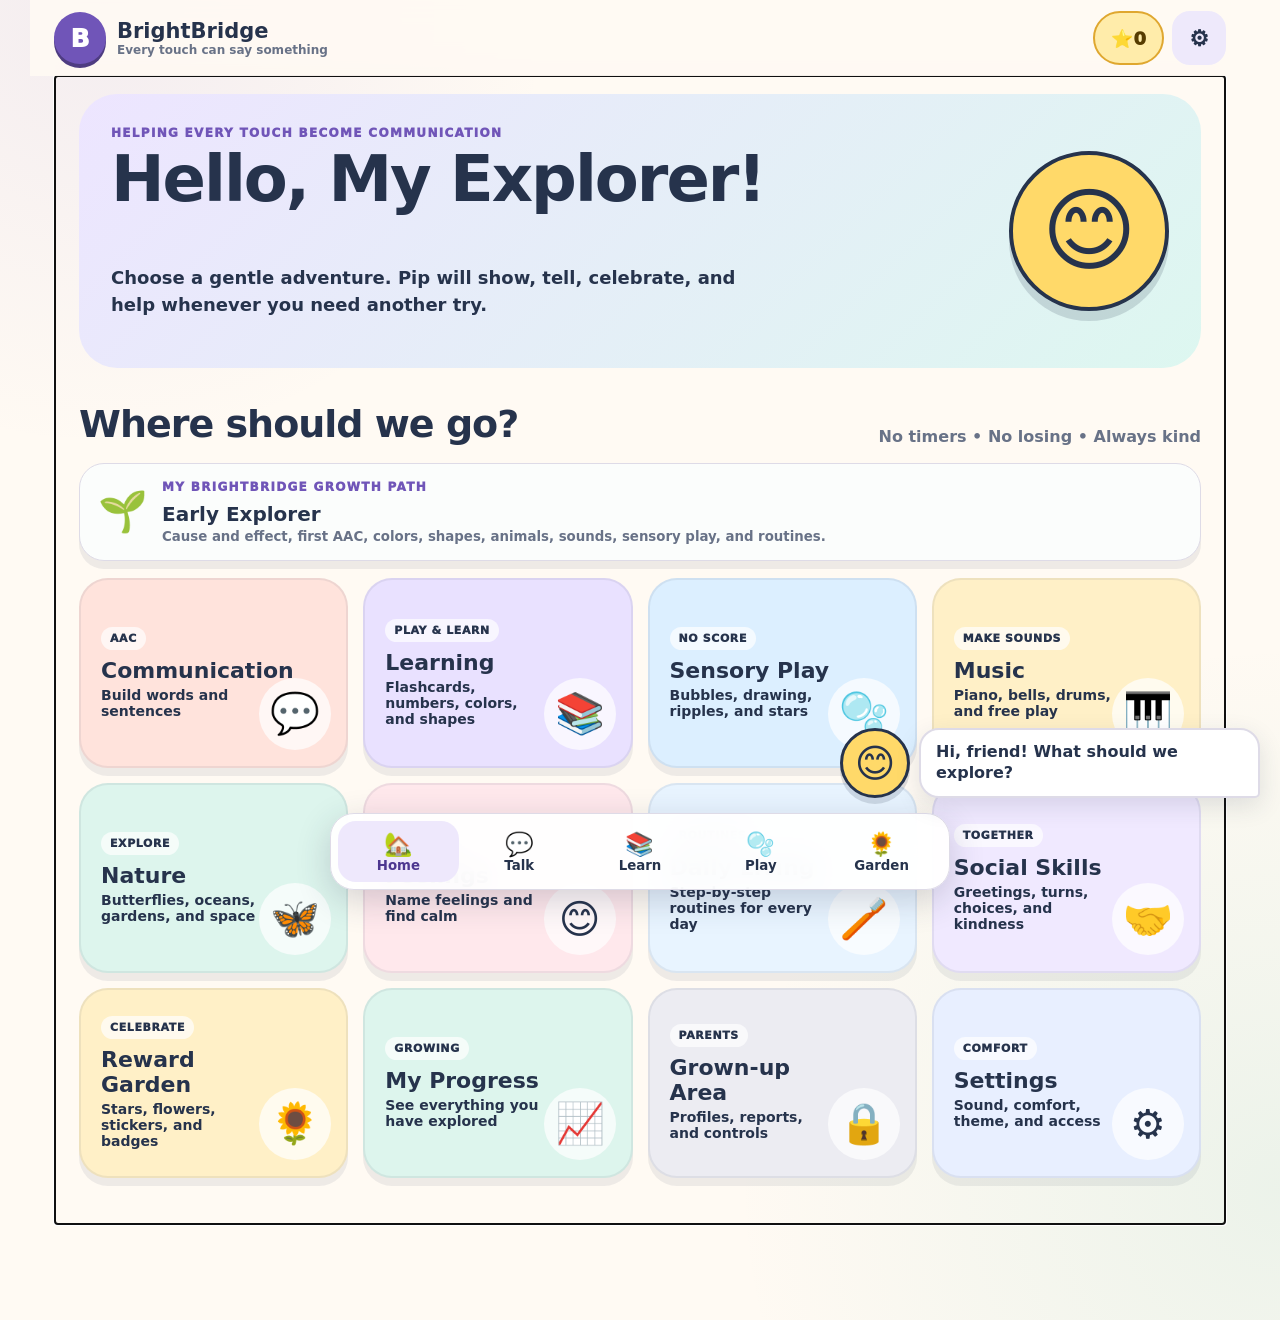
==== index.html @ d2e0b868 "Stop growth paths from replacing parent dashboard" ====
<!doctype html>
<html lang="en">
  <head>
    <meta charset="UTF-8">
    <meta name="viewport" content="width=device-width,initial-scale=1,viewport-fit=cover">
    <meta name="theme-color" content="#7055b8">
    <meta name="description" content="BrightBridge — a calm offline learning and communication playground for children.">
    <meta name="apple-mobile-web-app-capable" content="yes">
    <meta name="apple-mobile-web-app-status-bar-style" content="default">
    <title>BrightBridge — Helping Every Touch Become Communication</title>
    <link rel="manifest" href="manifest.json">
    <link rel="icon" href="assets/icons/icon.svg" type="image/svg+xml">
    <link rel="stylesheet" href="css/style.css?v=10">
    <link rel="stylesheet" href="css/themes.css?v=10">
    <link rel="stylesheet" href="css/animations.css?v=10">
    <link rel="stylesheet" href="css/responsive.css?v=10">
    <link rel="stylesheet" href="css/memory-journey.css?v=10">
  </head>
  <body>
    <a class="skip-link" href="#view">Skip to activity</a>
    <div class="ambient ambient-one" aria-hidden="true"></div>
    <div class="ambient ambient-two" aria-hidden="true"></div>

    <header class="app-header">
      <button class="brand" type="button" data-route="home" aria-label="BrightBridge home">
        <span class="brand-mark">B</span>
        <span class="brand-copy">
          <strong>BrightBridge</strong>
          <small>Every touch can say something</small>
        </span>
      </button>
      <div class="header-actions">
        <button class="reward-pill" type="button" data-route="rewards" aria-label="Open rewards">
          <span aria-hidden="true">⭐</span><span id="header-stars">0</span>
        </button>
        <button class="round-button" type="button" data-action="install" aria-label="Install BrightBridge" hidden>⬇️</button>
        <button class="round-button" type="button" data-route="settings" aria-label="Open settings">⚙️</button>
      </div>
    </header>

    <main id="view" class="view" tabindex="-1">
      <section class="loading">
        <div class="pip-face">😊</div>
        <h1>Growing your learning garden…</h1>
      </section>
    </main>

    <nav class="bottom-nav" aria-label="Main navigation">
      <button type="button" data-route="home"><span>🏡</span><small>Home</small></button>
      <button type="button" data-route="communication"><span>💬</span><small>Talk</small></button>
      <button type="button" data-route="learning"><span>📚</span><small>Learn</small></button>
      <button type="button" data-route="sensory"><span>🫧</span><small>Play</small></button>
      <button type="button" data-route="rewards"><span>🌻</span><small>Garden</small></button>
      <button class="mobile-only" type="button" data-route="mobile-tools"><span>🧰</span><small>My Tools</small></button>
    </nav>

    <button class="mobile-only mobile-break" type="button" data-mobile-break aria-label="I need a break">⏸️ <span>I need a break</span></button>
    <button id="guided-exit" class="mobile-only guided-exit" type="button" data-guided-exit hidden aria-label="Exit guided child mode">🔒 Exit</button>

    <aside id="pip" class="pip" aria-live="polite" aria-atomic="true">
      <button class="pip-circle" type="button" data-action="repeat-pip" aria-label="Pip the guide. Repeat message.">
        <span id="pip-expression">😊</span>
      </button>
      <div id="pip-bubble" class="pip-bubble">Hi, friend! What should we explore?</div>
    </aside>

    <div id="modal-root"></div>
    <div id="toast-root" class="toast-root" aria-live="assertive"></div>

    <script src="js/storage.js?v=10"></script>
    <script src="js/voice-library.js?v=10"></script>
    <script src="js/speech.js?v=10"></script>
    <script src="js/audio.js?v=10"></script>
    <script src="js/rewards.js?v=10"></script>
    <script src="js/accessibility.js?v=10"></script>
    <script src="games/alphabet.js?v=10"></script>
    <script src="games/numbers.js?v=10"></script>
    <script src="games/colors.js?v=10"></script>
    <script src="games/shapes.js?v=10"></script>
    <script src="games/matching.js?v=10"></script>
    <script src="games/emotions.js?v=10"></script>
    <script src="games/music.js?v=10"></script>
    <script src="games/nature.js?v=10"></script>
    <script src="games/puzzles.js?v=10"></script>
    <script src="games/dailylife.js?v=10"></script>
    <script src="games/socialskills.js?v=10"></script>
    <script src="js/mobile-tools.js?v=10"></script>
    <script src="js/settings.js?v=10"></script>
    <script src="js/navigation.js?v=10"></script>
    <script src="js/memory-journey.js?v=12"></script>
    <script src="js/app.js?v=12"></script>
  </body>
</html>
---- css/style.css ----
:root {
  color-scheme: light;
  --ink:#26334c; --muted:#687287; --paper:#fffaf3; --surface:#fff;
  --purple:#7055b8; --purple-2:#8d75d4; --mint:#51b79f; --sky:#4d91d6;
  --coral:#ff7b70; --sun:#ffca58; --line:#dedbe7; --danger:#b34e4e;
  --shadow:0 8px 0 rgba(38,51,76,.08); --focus:#075fce;
  --text-scale:1; --motion-speed:1;
}
*{box-sizing:border-box}
.mobile-only{display:none!important}
html{min-height:100%;font-family:ui-rounded,"Avenir Next","Trebuchet MS","Segoe UI",system-ui,sans-serif;background:var(--paper);color:var(--ink);font-size:calc(16px * var(--text-scale))}
body{min-height:100vh;margin:0;padding-bottom:96px;overflow-x:hidden;background:radial-gradient(circle at 8% 0%,rgba(141,117,212,.1),transparent 28rem),radial-gradient(circle at 100% 90%,rgba(81,183,159,.11),transparent 34rem),var(--paper)}
button,input,select,textarea{font:inherit}button{color:inherit;-webkit-tap-highlight-color:transparent}button:focus-visible,input:focus-visible,select:focus-visible{outline:4px solid var(--focus);outline-offset:3px}
.skip-link{position:fixed;z-index:200;left:12px;top:-80px;padding:12px 18px;border-radius:12px;background:var(--ink);color:var(--paper);font-weight:900}.skip-link:focus{top:12px}
.ambient{position:fixed;z-index:-1;border-radius:50%;pointer-events:none}.ambient-one{right:-90px;top:-100px;width:280px;height:280px;background:rgba(255,202,88,.13)}.ambient-two{left:-100px;bottom:-120px;width:320px;height:320px;background:rgba(77,145,214,.1)}
.app-header{position:sticky;z-index:20;top:0;display:flex;align-items:center;gap:14px;max-width:1220px;min-height:76px;margin:auto;padding:10px 24px;background:color-mix(in srgb,var(--paper) 90%,transparent);backdrop-filter:blur(14px)}
.brand{display:flex;align-items:center;gap:11px;margin-right:auto;padding:0;border:0;background:none;text-align:left;cursor:pointer}.brand-mark{display:grid;width:52px;height:52px;place-items:center;border-radius:50%;background:var(--purple);box-shadow:0 4px 0 color-mix(in srgb,var(--purple) 70%,#000);color:#fff;font-size:25px;font-weight:950}.brand-copy strong,.brand-copy small{display:block}.brand-copy strong{font-size:21px}.brand-copy small{color:var(--muted);font-size:12px;font-weight:750}
.header-actions{display:flex;align-items:center;gap:8px}.reward-pill,.round-button{min-height:54px;border:2px solid transparent;cursor:pointer;font-weight:950}.reward-pill{padding:8px 16px;border-color:#dfa72f;border-radius:999px;background:#ffecaa;color:#563c00;font-size:18px}.round-button{width:54px;border-radius:18px;background:#eee9fb;font-size:22px}
.view{width:min(1170px,100%);min-height:70vh;margin:auto;padding:18px 24px 46px}.loading{text-align:center;padding-top:14vh}.pip-face{font-size:76px}.loading h1{font-size:clamp(28px,5vw,46px)}
h1,h2,h3,p{margin-top:0}h1{font-size:clamp(38px,7vw,64px);line-height:.98;letter-spacing:-2px}h2{font-size:clamp(27px,4vw,38px);letter-spacing:-1px}h3{font-size:22px}.eyebrow{margin-bottom:8px;color:var(--purple);font-size:12px;font-weight:950;letter-spacing:1.3px;text-transform:uppercase}.lead{max-width:650px;font-size:18px;font-weight:680;line-height:1.5}.muted{color:var(--muted)}
.hero{display:grid;grid-template-columns:1fr auto;align-items:center;gap:24px;padding:32px;border-radius:38px;background:linear-gradient(135deg,#ede5ff,#ddf7f0);color:#26334c;overflow:hidden}.hero h1{max-width:760px}.hero-mascot{display:grid;width:160px;aspect-ratio:1;place-items:center;border:4px solid #26334c;border-radius:50%;background:#ffd969;box-shadow:0 10px 0 rgba(38,51,76,.16);font-size:91px}
.section-heading{display:flex;align-items:end;justify-content:space-between;gap:14px;margin:34px 0 16px}.section-heading h2{margin:0}.section-heading span{color:var(--muted);font-weight:750}
.home-grid{display:grid;grid-template-columns:repeat(4,minmax(0,1fr));gap:15px}.nav-card{position:relative;min-height:190px;padding:20px;overflow:hidden;border:2px solid rgba(38,51,76,.08);border-radius:29px;background:var(--card-color,#eee);box-shadow:var(--shadow);text-align:left;cursor:pointer;transition:transform .18s,box-shadow .18s}.nav-card:hover{transform:translateY(-4px);box-shadow:0 12px 0 rgba(38,51,76,.08)}.nav-card h3{max-width:72%;margin:8px 0 4px}.nav-card p{max-width:72%;margin:0;font-size:14px;font-weight:680}.nav-card-icon{position:absolute;right:15px;bottom:16px;display:grid;width:72px;height:72px;place-items:center;border-radius:50%;background:rgba(255,255,255,.72);font-size:40px}.card-tag{display:inline-flex;padding:5px 9px;border-radius:999px;background:rgba(255,255,255,.7);font-size:11px;font-weight:950;text-transform:uppercase;letter-spacing:.6px}
.bottom-nav{position:fixed;z-index:30;left:50%;bottom:max(10px,env(safe-area-inset-bottom));display:flex;width:min(620px,calc(100% - 24px));transform:translateX(-50%);padding:7px;border:1px solid var(--line);border-radius:24px;background:color-mix(in srgb,var(--surface) 94%,transparent);box-shadow:0 10px 35px rgba(38,51,76,.2);backdrop-filter:blur(16px)}.bottom-nav button{display:flex;min-height:61px;flex:1;flex-direction:column;align-items:center;justify-content:center;border:0;border-radius:18px;background:transparent;cursor:pointer}.bottom-nav button span{font-size:23px}.bottom-nav button small{font-weight:850}.bottom-nav button.active{background:#eee8fc;color:#4d3790}
.pip{position:fixed;z-index:35;right:20px;bottom:102px;display:flex;align-items:end;gap:9px;max-width:min(420px,calc(100% - 30px));pointer-events:none}.pip-circle{display:grid;width:70px;height:70px;place-items:center;flex:none;border:3px solid var(--ink);border-radius:50%;background:#ffd969;box-shadow:0 6px 0 rgba(38,51,76,.15);font-size:39px;cursor:pointer;pointer-events:auto}.pip-bubble{padding:12px 15px;border:2px solid var(--line);border-radius:20px 20px 5px 20px;background:var(--surface);box-shadow:0 8px 24px rgba(38,51,76,.13);font-weight:820;line-height:1.3;pointer-events:auto}
.page-head{display:flex;align-items:center;gap:15px;margin-bottom:22px}.back-button{width:56px;height:56px;flex:none;border:0;border-radius:18px;background:#eee9fb;font-size:27px;cursor:pointer}.page-head-copy h1{margin:0;font-size:clamp(32px,5vw,50px)}.page-head-copy p{margin:3px 0 0;color:var(--muted);font-weight:700}
.panel{padding:23px;border:1px solid var(--line);border-radius:29px;background:var(--surface);box-shadow:var(--shadow)}.button-grid{display:grid;grid-template-columns:repeat(4,minmax(0,1fr));gap:13px}.big-tile{display:flex;min-height:132px;flex-direction:column;align-items:center;justify-content:center;gap:7px;padding:13px;border:2px solid var(--line);border-radius:25px;background:var(--surface);cursor:pointer;font-weight:900;text-align:center;transition:.18s}.big-tile:hover{transform:translateY(-3px);border-color:var(--purple)}.tile-icon{font-size:46px}.tile-label{font-size:17px}
.category-row{display:flex;gap:8px;margin-bottom:18px;padding-bottom:5px;overflow-x:auto}.category-chip{min-height:48px;padding:8px 15px;border:2px solid var(--line);border-radius:999px;background:var(--surface);white-space:nowrap;cursor:pointer;font-weight:850}.category-chip.active{border-color:var(--purple);background:#eee8fc;color:#4c358e}
.sentence-builder{position:sticky;z-index:8;top:80px;display:flex;align-items:center;gap:10px;min-height:82px;margin-bottom:18px;padding:12px 15px;border:2px solid var(--purple);border-radius:25px;background:var(--surface);box-shadow:0 8px 25px rgba(38,51,76,.12)}.sentence-text{min-width:0;min-height:58px;flex:1;resize:vertical;padding:10px 12px;border:2px solid var(--line);border-radius:16px;background:var(--paper);color:var(--ink);font-size:21px;font-weight:850;line-height:1.35}.sentence-text::placeholder{color:var(--muted);font-weight:650}.compact-button{min-width:50px;min-height:50px;padding:9px 13px;border:0;border-radius:16px;background:#eee9fb;cursor:pointer;font-weight:900}.compact-button.primary{background:var(--purple);color:#fff}.aac-tile{position:relative}.favorite-star{position:absolute;right:8px;top:7px;border:0;background:none;font-size:19px;cursor:pointer}.favorite-star.is-favorite{filter:none}.recent-strip{display:flex;gap:8px;margin:15px 0;overflow-x:auto}.recent-word{padding:8px 12px;border-radius:999px;background:#eef7f4;font-weight:800}
.activity-grid{display:grid;grid-template-columns:repeat(3,minmax(0,1fr));gap:15px}.activity-card{display:flex;min-height:170px;align-items:center;gap:16px;padding:20px;border:2px solid var(--line);border-radius:28px;background:var(--surface);text-align:left;cursor:pointer}.activity-card:hover{border-color:var(--purple);transform:translateY(-3px)}.activity-card .tile-icon{display:grid;width:78px;height:78px;place-items:center;flex:none;border-radius:24px;background:var(--activity-soft,#eee)}.activity-card h3{margin-bottom:5px}.activity-card p{margin:0;color:var(--muted);font-weight:680}
.flashcard{display:grid;min-height:360px;place-items:center;padding:30px;border:3px solid var(--purple);border-radius:38px;background:linear-gradient(145deg,#fff,#f0ebff);text-align:center}.flash-symbol{font-size:clamp(95px,20vw,170px);font-weight:950;line-height:1}.flash-word{font-size:clamp(34px,7vw,60px);font-weight:950}.flash-actions{display:flex;flex-wrap:wrap;justify-content:center;gap:12px;margin-top:18px}.primary-button,.secondary-button{min-height:58px;padding:14px 22px;border:0;border-radius:20px;cursor:pointer;font-size:17px;font-weight:950}.primary-button{background:var(--purple);color:#fff}.secondary-button{background:#eee9fb;color:var(--ink)}
.quiz-progress{display:flex;align-items:center;gap:13px;margin-bottom:14px;font-weight:900}.progress-track{height:13px;flex:1;overflow:hidden;border-radius:999px;background:#e7e3eb}.progress-value{display:block;height:100%;border-radius:inherit;background:var(--purple);transition:width .3s}.question-card{padding:26px;border-radius:31px;background:#ede8fc;text-align:center}.question-card h2{margin-bottom:10px}.question-visual{font-size:clamp(44px,10vw,76px);font-weight:950;letter-spacing:6px}.answer-grid{display:grid;grid-template-columns:repeat(3,minmax(0,1fr));gap:14px;margin-top:17px}.answer{min-height:145px;padding:14px;border:3px solid var(--line);border-radius:27px;background:var(--surface);cursor:pointer;font-size:22px;font-weight:950}.answer span{display:block;font-size:50px}.answer.hint{border:5px solid var(--purple);background:#f0ebff}.answer.tried{opacity:.6}.success-panel{padding:24px;border:2px solid var(--mint);border-radius:30px;background:#ddf6e8;color:#26334c;text-align:center}.success-panel .success-face{font-size:68px}.success-panel h2{color:#17604d}.reward-note{display:inline-flex;padding:8px 14px;border-radius:999px;background:#fff1bb;color:#5b4000;font-weight:950}
.sensory-toolbar{display:flex;gap:8px;margin-bottom:13px;overflow-x:auto}.sensory-stage{position:relative;height:min(60vh,520px);min-height:360px;overflow:hidden;border:3px solid var(--line);border-radius:34px;background:linear-gradient(#cceeff,#ecfbff);touch-action:none}.bubble{position:absolute;border:3px solid rgba(255,255,255,.75);border-radius:50%;background:radial-gradient(circle at 35% 28%,#fff,rgba(107,191,229,.58) 22%,rgba(118,87,200,.27));box-shadow:inset -8px -8px 12px rgba(75,145,217,.14);cursor:pointer}.paint-canvas{width:100%;height:100%;cursor:crosshair}.floating-item{position:absolute;font-size:48px;user-select:none;cursor:pointer}.ripple{position:absolute;border:4px solid rgba(255,255,255,.8);border-radius:50%;transform:translate(-50%,-50%);pointer-events:none}
.instrument-tabs{display:flex;gap:8px;margin-bottom:15px}.instrument{min-height:52px;padding:9px 15px;border:2px solid var(--line);border-radius:17px;background:var(--surface);cursor:pointer;font-weight:900}.instrument.active{background:#eee8fc;border-color:var(--purple)}.piano{display:flex;height:260px;overflow:hidden;border-radius:25px;background:#26334c;padding:8px;gap:5px}.piano-key{flex:1;border:0;border-radius:0 0 14px 14px;background:#fff;color:#26334c;cursor:pointer;font-size:25px;font-weight:900}.piano-key:active,.piano-key.playing{background:#ffdf76;transform:translateY(4px)}.drum-grid{display:grid;grid-template-columns:repeat(3,1fr);gap:18px}.drum{display:grid;aspect-ratio:1;place-items:center;border:6px solid #5a438e;border-radius:50%;background:#a78ce8;box-shadow:0 10px 0 #5a438e;color:#fff;cursor:pointer;font-size:45px}.drum:active{transform:translateY(6px);box-shadow:0 4px 0 #5a438e}
.routine-list{display:grid;gap:13px}.routine-step{display:flex;align-items:center;gap:15px;padding:17px;border:2px solid var(--line);border-radius:24px;background:var(--surface);cursor:pointer;text-align:left}.routine-step .step-number{display:grid;width:48px;height:48px;place-items:center;flex:none;border-radius:50%;background:#eee8fc;font-weight:950}.routine-step .tile-icon{margin-left:auto}.routine-step.done{border-color:var(--mint);background:#e8f8f1}.routine-step.done .step-number{background:var(--mint);color:#fff}
.garden{position:relative;min-height:330px;padding:25px;overflow:hidden;border-radius:35px;background:linear-gradient(#d8f3ff 0 55%,#b9df92 55% 100%)}.garden-sky{font-size:45px}.garden-items{position:absolute;right:0;bottom:18px;left:0;display:flex;align-items:end;justify-content:space-around}.garden-item{font-size:clamp(42px,8vw,72px)}.badge-grid{display:grid;grid-template-columns:repeat(4,1fr);gap:12px;margin-top:18px}.badge{display:grid;min-height:135px;place-items:center;padding:12px;border:2px solid #e1af34;border-radius:25px;background:#fff0bd;text-align:center;font-weight:900}.badge.locked{border-color:var(--line);background:#eee;filter:grayscale(1);opacity:.55}.badge span{display:block;font-size:44px}
.setting-group{margin-bottom:16px;overflow:hidden;border:1px solid var(--line);border-radius:28px;background:var(--surface)}.setting-group h3{margin:0;padding:16px 20px;background:#eee9fb}.setting-row{display:flex;align-items:center;gap:14px;padding:17px 20px;border-top:1px solid var(--line)}.setting-row strong,.setting-row small{display:block}.setting-row small{margin-top:3px;color:var(--muted);font-weight:650}.switch{width:62px;height:36px;margin-left:auto;padding:4px;border:0;border-radius:999px;background:#aaa8b0;cursor:pointer}.switch i{display:block;width:28px;height:28px;border-radius:50%;background:#fff;transition:.2s}.switch.on{background:var(--purple)}.switch.on i{transform:translateX(26px)}.range{width:min(240px,40vw);margin-left:auto}.select{min-height:48px;margin-left:auto;padding:8px;border:2px solid var(--line);border-radius:14px;background:var(--surface)}
.modal-overlay{position:fixed;z-index:100;inset:0;display:grid;place-items:center;padding:18px;background:rgba(28,32,48,.6);backdrop-filter:blur(4px)}.modal{width:min(680px,100%);max-height:92vh;padding:26px;overflow:auto;border-radius:32px;background:var(--paper);box-shadow:0 28px 80px rgba(0,0,0,.3)}.modal-head{display:flex;align-items:center;gap:12px}.modal-head h2{margin-right:auto}.close-button{width:52px;height:52px;border:0;border-radius:17px;background:#eee9fb;font-size:25px;cursor:pointer}.breathing{text-align:center}.breathing-orb{display:grid;width:190px;height:190px;place-items:center;margin:28px auto;border-radius:50%;background:#b8e9e0;font-size:84px}
.parent-grid{display:grid;grid-template-columns:repeat(3,1fr);gap:14px}.stat{padding:20px;border-radius:25px;background:var(--surface);box-shadow:var(--shadow)}.stat strong{display:block;font-size:35px}.stat span{color:var(--muted);font-weight:750}.danger-button{min-height:54px;padding:12px 18px;border:2px solid #d77;border-radius:18px;background:#fff1f1;color:#8c3535;cursor:pointer;font-weight:900}
.voice-studio{margin-top:18px}.voice-studio-intro{display:flex;align-items:center;gap:15px;padding:18px;border-radius:24px;background:#e7f7f1;color:#26334c}.voice-studio-intro span{font-size:44px}.voice-form{display:grid;grid-template-columns:minmax(180px,1fr) minmax(180px,1fr) auto;gap:10px;margin-top:15px}.voice-input{min-height:52px;padding:10px 13px;border:2px solid var(--line);border-radius:16px;background:var(--surface);color:var(--ink)}.record-controls{display:flex;flex-wrap:wrap;align-items:center;gap:10px;margin-top:12px}.recording-light{display:inline-block;width:13px;height:13px;border-radius:50%;background:#d94d4d;animation:hint 1s ease-in-out infinite}.voice-list{display:grid;gap:9px;margin-top:15px}.voice-row{display:flex;align-items:center;gap:10px;padding:12px 14px;border:1px solid var(--line);border-radius:18px;background:var(--surface)}.voice-row strong{min-width:0;flex:1}.voice-row small{color:var(--muted)}
.trace-wrap{text-align:center}.trace-canvas{width:min(520px,100%);height:380px;border:3px dashed var(--purple);border-radius:30px;background:var(--surface);touch-action:none}.memory-grid{display:grid;grid-template-columns:repeat(4,1fr);gap:10px}.memory-card{display:grid;aspect-ratio:1;place-items:center;border:3px solid var(--purple);border-radius:20px;background:#eee8fc;cursor:pointer;font-size:38px}.memory-card.covered{color:transparent;background:var(--purple)}.memory-card.covered::after{content:"?";color:#fff}.memory-card.matched{border-color:var(--mint);background:#ddf6e8}.sort-choice{display:flex;justify-content:center;gap:12px;margin-top:18px}.sort-item{font-size:100px;text-align:center}
.toast-root{position:fixed;z-index:130;left:50%;bottom:100px;transform:translateX(-50%)}.toast{padding:13px 19px;border-radius:999px;background:var(--ink);box-shadow:0 8px 24px rgba(0,0,0,.18);color:var(--paper);font-weight:850;white-space:nowrap}
.sr-only{position:absolute!important;width:1px!important;height:1px!important;padding:0!important;margin:-1px!important;overflow:hidden!important;clip:rect(0,0,0,0)!important;white-space:nowrap!important;border:0!important}
---- css/themes.css ----
body.dark{color-scheme:dark;--ink:#f5f3ff;--muted:#c7c1d6;--paper:#171522;--surface:#292638;--line:#4a455d;--shadow:0 8px 0 rgba(0,0,0,.23)}
body.dark .hero,body.dark .nav-card,body.dark .success-panel,body.dark .garden{color:#26334c}
body.high-contrast{--ink:#000;--paper:#fff;--surface:#fff;--muted:#222;--line:#000;--purple:#421b9b;--focus:#ff6400}
body.dark.high-contrast{--ink:#fff;--paper:#000;--surface:#000;--muted:#fff;--line:#fff;--purple:#c9b6ff}
body.high-contrast button,body.high-contrast .panel,body.high-contrast .hero,body.high-contrast .modal{border-color:currentColor!important}
body.large-text{--text-scale:1.16}
body.simple-mode .advanced-only{display:none!important}
body.color-friendly{--coral:#c85a9e;--mint:#168f87;--sky:#2878b8;--purple:#6646a4}
---- css/animations.css ----
@keyframes enter{from{opacity:0;transform:translateY(9px)}}
@keyframes float{50%{transform:translateY(-8px) rotate(2deg)}}
@keyframes pop{0%{opacity:0;transform:scale(.8)}70%{transform:scale(1.04)}}
@keyframes hint{50%{transform:scale(1.025)}}
@keyframes breathe{50%{transform:scale(.72)}}
@keyframes drift{from{transform:translateY(110%) rotate(0)}to{transform:translateY(-140%) rotate(25deg)}}
@keyframes ripple{from{width:10px;height:10px;opacity:1}to{width:170px;height:170px;opacity:0}}
@keyframes toast{0%,100%{opacity:0;transform:translateY(8px)}12%,88%{opacity:1;transform:none}}
.view>section{animation:enter calc(260ms * var(--motion-speed)) ease}
.hero-mascot,.pip-circle{animation:float calc(4s * var(--motion-speed)) ease-in-out infinite}
.success-panel{animation:pop calc(550ms * var(--motion-speed)) ease}
.answer.hint{animation:hint calc(1.2s * var(--motion-speed)) ease-in-out infinite}
.breathing-orb{animation:breathe calc(8s * var(--motion-speed)) ease-in-out infinite}
.ripple{animation:ripple calc(1.2s * var(--motion-speed)) ease-out forwards}
.floating-item{animation:drift calc(var(--drift,8s) * var(--motion-speed)) linear infinite}
.toast{animation:toast 2.7s both}
body.reduced-motion *,body.reduced-motion *::before,body.reduced-motion *::after{scroll-behavior:auto!important;animation-duration:.001ms!important;animation-iteration-count:1!important;transition-duration:.001ms!important}
@media(prefers-reduced-motion:reduce){*,*::before,*::after{scroll-behavior:auto!important;animation-duration:.001ms!important;animation-iteration-count:1!important;transition-duration:.001ms!important}}
---- css/responsive.css ----
@media(max-width:980px){.home-grid{grid-template-columns:repeat(3,1fr)}.button-grid{grid-template-columns:repeat(3,1fr)}.activity-grid{grid-template-columns:repeat(2,1fr)}}
@media(max-width:720px){
  .mobile-only{display:flex!important}
  body{padding-bottom:90px}.app-header{padding:8px 14px}.brand-copy small{display:none}.view{padding:12px 15px 36px}
  .hero{grid-template-columns:1fr;padding:24px}.hero-mascot{width:105px;font-size:60px}.section-heading span{display:none}
  .home-grid{grid-template-columns:repeat(2,1fr)}.nav-card{min-height:175px;padding:17px}.nav-card h3,.nav-card p{max-width:100%;margin-right:58px}.nav-card-icon{width:58px;height:58px;font-size:34px}
  .button-grid,.activity-grid{grid-template-columns:repeat(2,1fr)}.answer-grid{grid-template-columns:1fr}.answer{min-height:108px}.answer span{display:inline;margin-right:10px}
  .sentence-builder{top:70px}.pip{right:12px;bottom:94px}.pip-circle{width:61px;height:61px;font-size:34px}.pip-bubble{max-width:230px;font-size:13px}
  .parent-grid{grid-template-columns:1fr}.badge-grid{grid-template-columns:repeat(3,1fr)}.setting-row{align-items:flex-start;flex-wrap:wrap}.range,.select{width:100%;max-width:none;margin-left:0}.switch{margin-left:auto}
  .voice-form{grid-template-columns:1fr}.voice-row{flex-wrap:wrap}
  .mobile-break{position:fixed;z-index:34;left:12px;bottom:96px;align-items:center;gap:6px;min-height:51px;padding:8px 13px;border:2px solid #bd763a;border-radius:999px;background:#fff0c7;box-shadow:0 7px 20px rgba(38,51,76,.18);color:#553300;font-weight:950;cursor:pointer}
  .guided-exit{position:fixed;z-index:80;top:10px;right:10px;align-items:center;justify-content:center;min-height:48px;padding:8px 13px;border:2px solid var(--line);border-radius:16px;background:var(--surface);font-weight:900}
  .guided-exit[hidden]{display:none!important}
  body.mobile-guided .app-header,body.mobile-guided .bottom-nav{display:none}body.mobile-guided .view{padding-top:20px}body.mobile-guided .guided-exit{display:flex!important}
  .mobile-tool-hero{padding:22px;border-radius:30px;background:linear-gradient(135deg,#e9e1ff,#ddf5ed);color:#26334c}.mobile-tool-hero h1{font-size:37px}.mobile-tool-tabs{display:flex;gap:8px;margin:16px 0;overflow-x:auto}.mobile-tool-tabs button{min-height:50px;padding:9px 14px;border:2px solid var(--line);border-radius:999px;background:var(--surface);font-weight:900;white-space:nowrap}.mobile-tool-tabs button.active{border-color:var(--purple);background:#eee8fc}
  .mobile-form{display:grid;gap:10px}.mobile-input{width:100%;min-height:53px;padding:10px 13px;border:2px solid var(--line);border-radius:16px;background:var(--surface);color:var(--ink)}.mobile-action-row{display:flex;flex-wrap:wrap;gap:9px;margin-top:10px}
  .schedule-mobile-list{display:grid;gap:10px;margin-top:14px}.schedule-mobile-step{display:grid;grid-template-columns:auto 1fr auto;align-items:center;gap:10px;padding:13px;border:2px solid var(--line);border-radius:20px;background:var(--surface)}.schedule-mobile-step.done{border-color:var(--mint);background:#e3f7ee}.schedule-mobile-step .step-emoji{font-size:35px}.step-controls{display:flex;gap:5px}.step-controls button{width:42px;height:42px;border:0;border-radius:13px;background:#eee9fb}
  .first-then-board{display:grid;grid-template-columns:1fr auto 1fr;align-items:center;gap:9px}.first-then-box{min-height:150px;padding:16px;border:3px solid var(--purple);border-radius:25px;background:var(--surface);text-align:center}.first-then-box strong{display:block;margin-bottom:10px;color:var(--purple);text-transform:uppercase}.first-then-value{font-size:24px;font-weight:950}.first-then-arrow{font-size:27px}
  .choice-launch{display:grid;grid-template-columns:repeat(2,1fr);gap:13px}.choice-launch button{min-height:155px;padding:16px;border:3px solid var(--purple);border-radius:28px;background:var(--surface);font-size:24px;font-weight:950}
  .photo-card-grid{display:grid;grid-template-columns:repeat(2,1fr);gap:11px;margin-top:14px}.personal-photo-card{overflow:hidden;border:2px solid var(--line);border-radius:23px;background:var(--surface);text-align:center}.personal-photo-card img{width:100%;aspect-ratio:1.1;object-fit:cover}.personal-photo-card strong{display:block;padding:8px}.photo-actions{display:flex;justify-content:center;gap:6px;padding:0 8px 9px}
  .coverage-meter{height:18px;overflow:hidden;border-radius:999px;background:#e1dde8}.coverage-meter i{display:block;height:100%;border-radius:inherit;background:linear-gradient(90deg,var(--purple),var(--mint))}.coverage-list{display:grid;gap:7px;margin-top:13px}.coverage-item{display:flex;align-items:center;gap:8px;padding:10px;border-radius:15px;background:var(--surface)}.coverage-item span:last-child{margin-left:auto}
  .insight-list{display:grid;gap:9px}.insight-row{display:flex;align-items:center;gap:10px;padding:12px;border-radius:17px;background:var(--surface)}.insight-row strong{margin-left:auto}
}
@media(max-width:430px){.brand-copy strong{font-size:17px}.reward-pill{padding-inline:11px}.round-button{width:50px}.home-grid{grid-template-columns:1fr}.nav-card{min-height:145px}.button-grid{grid-template-columns:repeat(2,1fr)}.big-tile{min-height:115px}.badge-grid{grid-template-columns:repeat(2,1fr)}.bottom-nav button small{font-size:10px}.pip-bubble{display:none}}
---- css/memory-journey.css ----
.memory-page{--memory-plum:#6d4ca3;--memory-rose:#f7e8f0;--memory-blue:#e6f3fa;--memory-green:#e4f4ec}
.memory-tabs{display:flex;gap:8px;margin:-4px 0 18px;padding:5px 0;overflow-x:auto}
.memory-tabs button{min-height:48px;padding:9px 14px;border:2px solid var(--line);border-radius:999px;background:var(--surface);font-weight:900;white-space:nowrap;cursor:pointer}
.memory-tabs button.active{border-color:var(--purple);background:#eee8fc;color:#4c358e}
.privacy-banner{display:flex;align-items:flex-start;gap:16px;margin-bottom:18px;padding:21px;border:2px solid #81bcae;border-radius:28px;background:var(--memory-green);color:#26334c}
.privacy-banner>span{font-size:42px}.privacy-banner p{margin:4px 0 0;line-height:1.5}.privacy-banner.compact{padding:16px}.privacy-banner.compact>span{font-size:32px}
.birthday-banner{width:100%;margin-bottom:16px;padding:18px;border:2px solid #d6a426;border-radius:25px;background:#fff0bd;color:#563c00;font-size:18px;font-weight:950;cursor:pointer}
.memory-card-grid{display:grid;grid-template-columns:repeat(2,minmax(0,1fr));gap:15px}
.memory-feature-card{display:flex;min-height:190px;align-items:flex-start;gap:17px;padding:22px;border:2px solid var(--line);border-radius:30px;background:var(--surface);box-shadow:var(--shadow);text-align:left;cursor:pointer}
.memory-feature-card>span{display:grid;width:70px;aspect-ratio:1;place-items:center;flex:none;border-radius:22px;background:#eee8fc;font-size:38px}
.memory-feature-card>div{min-width:0;overflow-wrap:anywhere}
.memory-feature-card h2{margin-bottom:6px;font-size:27px}.memory-feature-card p{color:var(--muted);line-height:1.45}.memory-feature-card.voice{background:linear-gradient(135deg,var(--surface),#f5eaf1)}.memory-feature-card.timeline{background:linear-gradient(135deg,var(--surface),#e5f5ef)}.memory-feature-card.letters{background:linear-gradient(135deg,var(--surface),#f9eee3)}.memory-feature-card.growth{background:linear-gradient(135deg,var(--surface),#e6f3fa)}
.memory-philosophy{margin-top:17px}.memory-philosophy p{margin-bottom:0;line-height:1.55}
.parent-memory-grid{display:grid;grid-template-columns:repeat(4,minmax(0,1fr));gap:9px;padding:16px}.parent-memory-grid button{display:grid;min-width:0;min-height:128px;align-content:center;justify-items:center;gap:4px;padding:13px;border:2px solid var(--line);border-radius:21px;background:var(--surface);cursor:pointer;text-align:center}.parent-memory-grid button:hover{border-color:var(--purple);background:#f4f0ff}.parent-memory-grid span{font-size:34px}.parent-memory-grid strong,.parent-memory-grid small{max-width:100%;overflow-wrap:anywhere}.parent-memory-grid small{color:var(--muted);font-weight:700}
.growth-home-banner{display:flex;align-items:center;gap:14px;margin:17px 0;padding:16px 18px;border:1px solid var(--line);border-radius:25px;background:color-mix(in srgb,var(--surface) 84%,#e5f5ef);box-shadow:var(--shadow)}
.growth-home-banner>span{font-size:40px}.growth-home-banner>div{min-width:0}.growth-home-banner strong,.growth-home-banner small{display:block;overflow-wrap:anywhere}.growth-home-banner strong{font-size:20px}.growth-home-banner small{margin-top:3px;color:var(--muted);font-weight:700}
.memory-details{margin-bottom:18px;border:1px solid var(--line);border-radius:28px;background:var(--surface);overflow:hidden}.memory-details>summary{padding:18px 21px;background:#eee9fb;font-size:20px;font-weight:950;cursor:pointer}.memory-details[open]>summary{border-bottom:1px solid var(--line)}
.memory-form{display:grid;gap:14px;padding:20px}.memory-form label{display:grid;gap:6px;color:var(--muted);font-weight:800}.memory-form input,.memory-form select,.memory-form textarea,.memory-toolbar input,.memory-toolbar select,.compare-selects select{width:100%;min-height:50px;padding:10px 12px;border:2px solid var(--line);border-radius:15px;background:var(--paper);color:var(--ink)}
.memory-form textarea{resize:vertical}.form-grid{display:grid;grid-template-columns:repeat(2,minmax(0,1fr));gap:13px}.form-grid.compact{grid-template-columns:repeat(2,minmax(0,1fr))}
.memory-form .check-row,.check-row{display:flex;min-height:48px;align-items:center;gap:9px;color:var(--ink);font-weight:850}.check-row input{width:22px;height:22px;min-height:0}
.voice-capture{display:flex;flex-wrap:wrap;align-items:center;gap:10px;padding-top:3px}.voice-capture .muted{flex-basis:100%}
.memory-toolbar{display:grid;grid-template-columns:minmax(220px,1fr) auto auto auto;gap:9px;margin:18px 0}.memory-toolbar .secondary-button{min-height:50px;padding:10px 14px}
.voice-timeline{display:grid;gap:13px}.voice-memory-card{position:relative;padding:20px 20px 17px;border:2px solid var(--line);border-radius:27px;background:var(--surface);box-shadow:var(--shadow)}.voice-memory-card.is-milestone{border-color:#d6a426;background:linear-gradient(135deg,var(--surface),#fff8de)}.memory-select{position:absolute;top:18px;right:18px}.memory-select input{width:23px;height:23px}.voice-memory-heading{padding-right:36px}.voice-memory-heading h3{margin-bottom:5px}.voice-memory-heading p{margin-bottom:10px;color:var(--muted);font-weight:700}.voice-memory-card audio,.comparison-card audio{width:100%;margin:6px 0}.voice-notes{padding:11px 13px;border-radius:15px;background:var(--paper);line-height:1.5}
.tag-list{display:flex;flex-wrap:wrap;gap:6px;margin:8px 0}.tag-list span{padding:5px 9px;border-radius:999px;background:#eee9fb;font-size:12px;font-weight:850}.memory-actions{display:flex;flex-wrap:wrap;gap:7px;margin-top:12px}.danger-lite{color:#943f3f!important;background:#fff0f0!important}
.empty-memory{grid-column:1/-1;text-align:center}.empty-memory>span{font-size:58px}.memory-loading{text-align:center}
.compare-selects{display:grid;grid-template-columns:repeat(2,1fr);gap:13px;margin-bottom:15px}.compare-selects label{display:grid;gap:6px;font-weight:850}.comparison-grid{display:grid;grid-template-columns:repeat(2,minmax(0,1fr));gap:15px}.comparison-card{padding:21px;border:2px solid var(--line);border-radius:28px;background:var(--surface)}.comparison-card dl{margin:15px 0 0}.comparison-card dl div{display:grid;grid-template-columns:100px 1fr;gap:10px;padding:10px 0;border-top:1px solid var(--line)}.comparison-card dt{color:var(--muted);font-weight:800}.comparison-card dd{margin:0}
.journey-summary{display:grid;grid-template-columns:repeat(4,1fr);gap:10px;margin-bottom:20px}.journey-summary>div{display:grid;min-height:130px;place-items:center;padding:12px;border-radius:24px;background:var(--surface);box-shadow:var(--shadow);text-align:center}.journey-summary span{font-size:34px}.journey-summary strong{font-size:30px}.journey-summary small{color:var(--muted);font-weight:800}
.growth-timeline{position:relative;display:grid;gap:14px;margin-left:26px;padding-left:32px}.growth-timeline::before{content:"";position:absolute;top:5px;bottom:5px;left:9px;width:5px;border-radius:999px;background:linear-gradient(var(--purple),var(--mint),var(--sun))}.timeline-memory{position:relative;display:flex;gap:14px;padding:18px;border:1px solid var(--line);border-radius:23px;background:var(--surface);box-shadow:var(--shadow)}.timeline-memory::before{content:"";position:absolute;left:-38px;top:28px;width:17px;height:17px;border:4px solid var(--paper);border-radius:50%;background:var(--purple)}.timeline-memory>span{font-size:35px}.timeline-memory time{color:var(--muted);font-size:12px;font-weight:850}.timeline-memory h3{margin:3px 0}.timeline-memory p{margin:0;color:var(--muted)}
.rich-toolbar{display:flex;gap:6px}.rich-toolbar button{min-width:46px;height:42px;border:1px solid var(--line);border-radius:12px;background:#eee9fb;cursor:pointer}.letter-editor{min-height:210px;padding:16px;border:2px solid var(--line);border-radius:17px;background:var(--paper);color:var(--ink);line-height:1.6}.letter-editor:focus{outline:4px solid var(--focus);outline-offset:2px}
.letter-grid{display:grid;grid-template-columns:repeat(3,minmax(0,1fr));gap:14px}.letter-card{overflow:hidden;padding:17px;border:2px solid var(--line);border-radius:26px;background:var(--surface);box-shadow:var(--shadow)}.letter-card>img{width:calc(100% + 34px);height:170px;margin:-17px -17px 14px;object-fit:cover}.letter-seal{display:grid;height:110px;place-items:center;margin:-17px -17px 14px;background:linear-gradient(135deg,#f9eee3,#f5eaf1);font-size:52px}.letter-card h3{margin-bottom:5px}.letter-card>p:not(.eyebrow){color:var(--muted)}
.stage-grid{display:grid;grid-template-columns:repeat(2,minmax(0,1fr));gap:14px;margin-bottom:18px}.stage-card{padding:21px;border:2px solid var(--line);border-radius:28px;background:var(--surface)}.stage-card.active{border-color:var(--purple);background:linear-gradient(135deg,var(--surface),#eee8fc)}.stage-card>span{font-size:48px}.stage-card h2{margin-bottom:4px}.stage-card>p:last-of-type{color:var(--muted);line-height:1.5}.feature-toggle-grid{display:grid;grid-template-columns:repeat(3,1fr);gap:8px;padding:18px}.preservation-list p{margin:0;line-height:1.7}
.birthday-keepsake{position:relative;padding:38px;overflow:hidden;border:3px solid #d6a426;border-radius:38px;background:linear-gradient(145deg,#fff4c9,#f4e9ff,#e2f6ee);color:#26334c;text-align:center}.birthday-keepsake h1{font-size:clamp(38px,7vw,68px)}.birthday-sparkles{font-size:40px}.celebration-list{display:grid;grid-template-columns:repeat(2,minmax(0,1fr));gap:9px;width:min(700px,100%);margin:24px auto}.celebration-list p{margin:0;padding:13px;border-radius:17px;background:rgba(255,255,255,.72);font-weight:800}.anniversary-panel{margin-top:18px}
.slideshow{display:grid;min-height:460px;align-content:center;justify-items:center;padding:30px;border-radius:27px;background:linear-gradient(145deg,#f4e9ff,#e2f6ee);color:#26334c;text-align:center;animation:enter calc(600ms * var(--motion-speed)) ease}.slide-icon{font-size:88px}.slideshow audio{width:min(480px,100%);margin-top:18px}.slideshow-controls{display:flex;flex-wrap:wrap;justify-content:center;gap:8px;margin-top:12px}
.slide-photo{width:min(420px,100%);max-height:260px;margin-bottom:12px;border-radius:22px;object-fit:cover;box-shadow:var(--shadow)}
.print-letter{line-height:1.65}
.pin-entry{display:block;width:100%;padding:10px;border:1px solid var(--line);border-radius:14px;background:var(--surface);color:var(--ink);font-size:28px;text-align:center}.pin-dots,.pin-keypad,.pin-mobile-help{display:none}.pin-continue{margin-top:13px}
body.feature-disabled-communication [data-route="communication"],
body.feature-disabled-learning [data-route="learning"],
body.feature-disabled-sensory [data-route="sensory"],
body.feature-disabled-music [data-route="music"],
body.feature-disabled-nature [data-route="nature"],
body.feature-disabled-emotions [data-route="emotions"],
body.feature-disabled-rewards [data-route="rewards"]{display:none!important}

@media(max-width:900px){.letter-grid{grid-template-columns:repeat(2,1fr)}.memory-toolbar{grid-template-columns:1fr 1fr}.journey-summary{grid-template-columns:repeat(2,1fr)}.parent-memory-grid{grid-template-columns:repeat(2,minmax(0,1fr))}}
@media(max-width:720px){
  .pin-desktop-help{display:none}.pin-mobile-help{display:inline}.pin-entry{min-height:58px;border:3px solid var(--purple);border-radius:18px;font-size:30px;font-weight:950;letter-spacing:14px}.pin-dots{display:block;margin:10px 0 14px;color:var(--purple);font-size:24px;font-weight:950;letter-spacing:5px;text-align:center}.pin-keypad{display:grid;grid-template-columns:repeat(3,minmax(0,1fr));gap:8px}.pin-keypad button{min-height:58px;border:2px solid var(--line);border-radius:17px;background:var(--surface);cursor:pointer;font-size:22px;font-weight:950}.pin-keypad button:active{border-color:var(--purple);background:#eee8fc}.pin-keypad [data-pin-key="clear"]{font-size:14px}.pin-continue{width:100%}
  .home-grid{grid-template-columns:repeat(2,minmax(0,1fr))}
  .app-header{width:100%;max-width:100%}.brand,.brand-copy{min-width:0}.header-actions{flex:none}
  .nav-card{min-width:0}.nav-card h3,.nav-card p{overflow-wrap:anywhere}
  .bottom-nav button{min-width:0}.bottom-nav button small{max-width:100%;overflow:hidden;text-overflow:ellipsis}
  .memory-card-grid,.comparison-grid,.stage-grid,.form-grid,.form-grid.compact,.compare-selects{grid-template-columns:1fr}
  .memory-feature-card{min-height:155px;padding:18px}.memory-feature-card>span{width:58px;font-size:31px}.memory-feature-card h2{font-size:23px}
  .memory-toolbar{grid-template-columns:1fr}.memory-toolbar .search-field{grid-column:1/-1}.letter-grid{grid-template-columns:1fr}
  .journey-summary{grid-template-columns:repeat(2,1fr)}.journey-summary>div{min-height:110px}.growth-timeline{margin-left:11px;padding-left:27px}.timeline-memory::before{left:-33px}
  .feature-toggle-grid,.celebration-list{grid-template-columns:1fr}.birthday-keepsake{padding:27px 18px}
  .slideshow{min-height:400px;padding:20px}.memory-page .page-head-copy p{font-size:13px}
  body[data-growth-stage="early-explorer"] .nav-card{border-radius:31px}
  body[data-growth-stage="early-explorer"] .nav-card-icon{background:#fff}
  body[data-growth-stage="growing-learner"] .home-grid{grid-template-columns:repeat(2,1fr)}
  body[data-growth-stage="independent-communicator"] .hero-mascot{animation:none}
  body[data-growth-stage="independent-communicator"] .nav-card{min-height:145px;border-radius:22px}
  body[data-growth-stage="teen-young-adult"] .hero-mascot{display:none}
  body[data-growth-stage="teen-young-adult"] .hero{display:block;border-radius:24px;background:linear-gradient(135deg,#e8eaf2,#eef4f4)}
  body[data-growth-stage="teen-young-adult"] .nav-card{min-height:125px;border-radius:18px}
  body[data-growth-stage="teen-young-adult"] .nav-card-icon{width:48px;height:48px;font-size:27px}
}
@media(max-width:430px){.privacy-banner{gap:10px;padding:15px}.privacy-banner>span{font-size:30px}.memory-tabs button{padding:8px 11px}.memory-feature-card{display:grid}.memory-actions .compact-button{flex:1}.journey-summary strong{font-size:25px}.nav-card h3,.nav-card p{max-width:72%;margin-right:0}.growth-home-banner small{font-size:12px}}
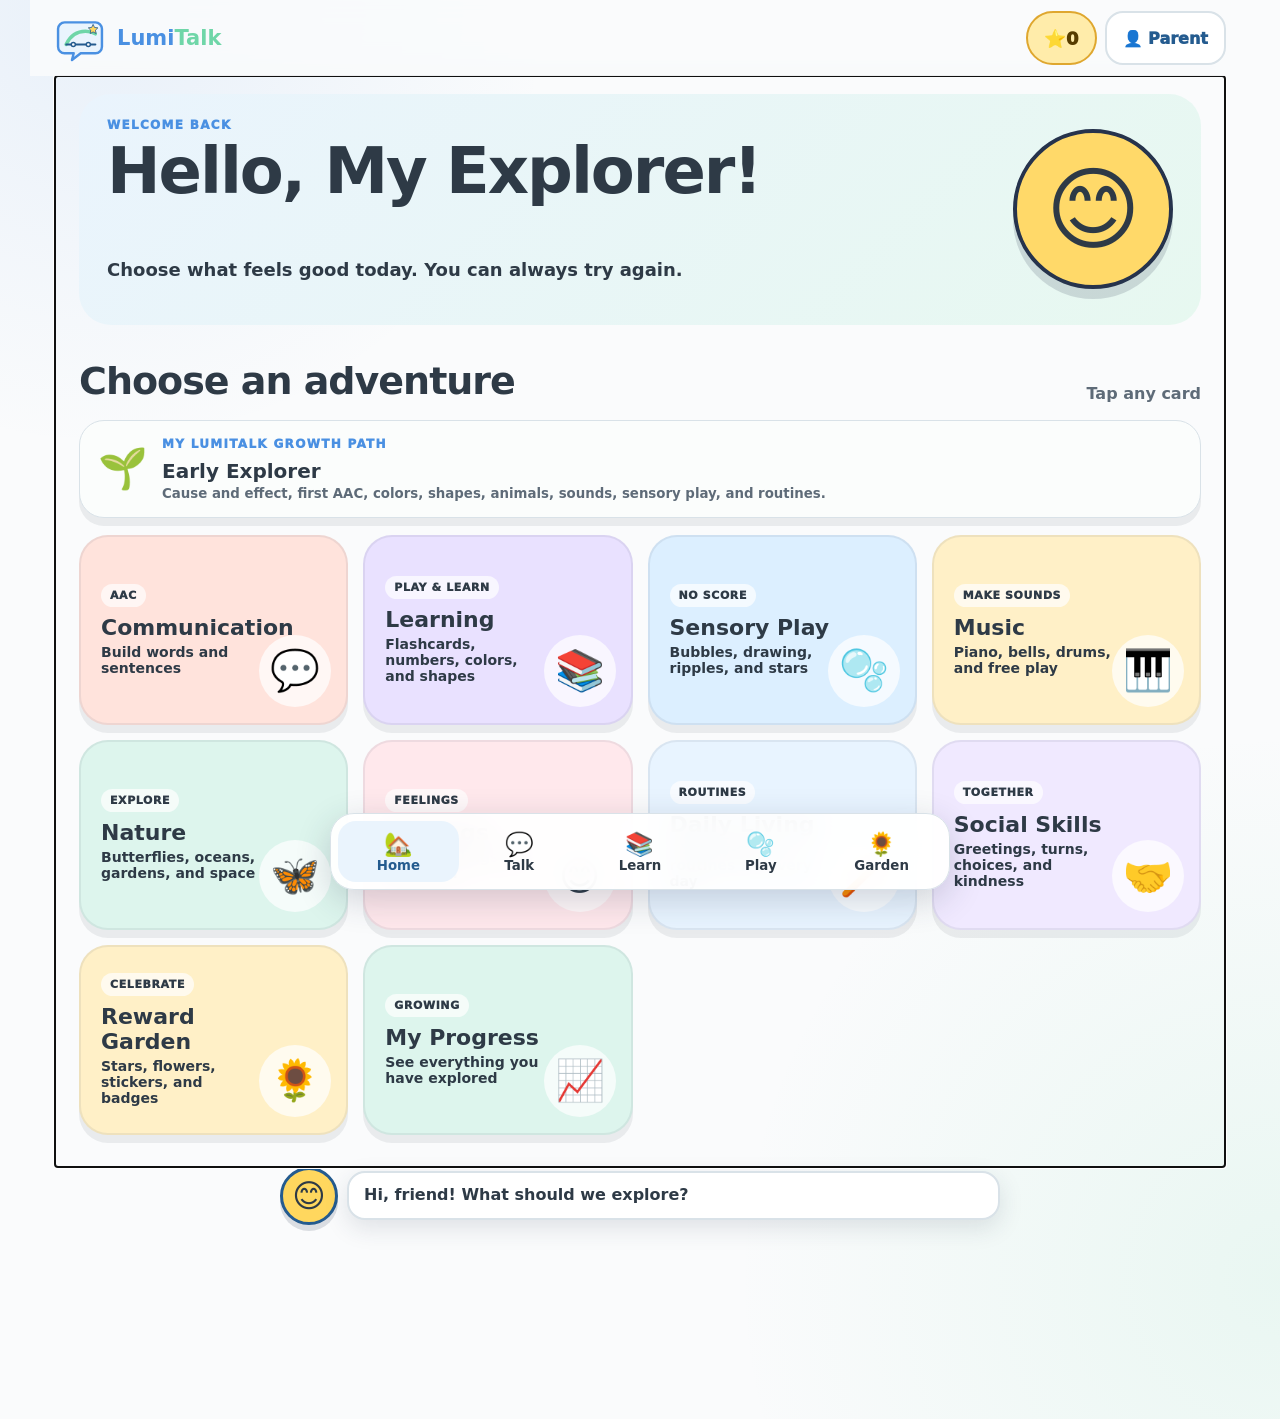
==== commit f86b1a9a: "Rebrand app as LumiTalk" ====
--- a/index.html
+++ b/index.html
@@ -3,18 +3,23 @@
   <head>
     <meta charset="UTF-8">
     <meta name="viewport" content="width=device-width,initial-scale=1,viewport-fit=cover">
-    <meta name="theme-color" content="#7055b8">
-    <meta name="description" content="BrightBridge — a calm offline learning and communication playground for children.">
+    <meta name="theme-color" content="#4A90E2">
+    <meta name="description" content="LumiTalk is a child-friendly AAC communication and learning app.">
     <meta name="apple-mobile-web-app-capable" content="yes">
     <meta name="apple-mobile-web-app-status-bar-style" content="default">
-    <title>BrightBridge — Helping Every Touch Become Communication</title>
+    <script>
+      if (matchMedia("(max-width:900px)").matches || /Android|iPhone|iPad|iPod|Mobile/i.test(navigator.userAgent)) {
+        location.replace(`mobile/${location.search}${location.hash}`);
+      }
+    </script>
+    <title>LumiTalk — Helping Every Child Find Their Voice.</title>
     <link rel="manifest" href="manifest.json">
     <link rel="icon" href="assets/icons/icon.svg" type="image/svg+xml">
-    <link rel="stylesheet" href="css/style.css?v=10">
+    <link rel="stylesheet" href="css/style.css?v=39">
     <link rel="stylesheet" href="css/themes.css?v=10">
     <link rel="stylesheet" href="css/animations.css?v=10">
-    <link rel="stylesheet" href="css/responsive.css?v=10">
-    <link rel="stylesheet" href="css/memory-journey.css?v=10">
+    <link rel="stylesheet" href="css/responsive.css?v=14">
+    <link rel="stylesheet" href="css/memory-journey.css?v=39">
   </head>
   <body>
     <a class="skip-link" href="#view">Skip to activity</a>
@@ -22,26 +27,24 @@
     <div class="ambient ambient-two" aria-hidden="true"></div>
 
     <header class="app-header">
-      <button class="brand" type="button" data-route="home" aria-label="BrightBridge home">
-        <span class="brand-mark">B</span>
+      <button class="brand" type="button" data-route="home" aria-label="LumiTalk home">
+        <img class="brand-mark" src="assets/icons/lumitalk-mark.svg" alt="">
         <span class="brand-copy">
-          <strong>BrightBridge</strong>
-          <small>Every touch can say something</small>
+          <strong><span class="lumi">Lumi</span><span class="talk">Talk</span></strong>
         </span>
       </button>
       <div class="header-actions">
         <button class="reward-pill" type="button" data-route="rewards" aria-label="Open rewards">
           <span aria-hidden="true">⭐</span><span id="header-stars">0</span>
         </button>
-        <button class="round-button" type="button" data-action="install" aria-label="Install BrightBridge" hidden>⬇️</button>
-        <button class="round-button" type="button" data-route="settings" aria-label="Open settings">⚙️</button>
+        <button class="parent-header-button" type="button" data-route="parent" aria-label="Open secure Parent Area"><span aria-hidden="true">👤</span> Parent</button>
       </div>
     </header>
 
     <main id="view" class="view" tabindex="-1">
       <section class="loading">
-        <div class="pip-face">😊</div>
-        <h1>Growing your learning garden…</h1>
+        <img class="splash-logo" src="assets/icons/lumitalk-mark.svg" alt="">
+        <h1>LumiTalk</h1><p>Helping Every Child Find Their Voice.</p>
       </section>
     </main>
 
@@ -67,12 +70,12 @@
     <div id="modal-root"></div>
     <div id="toast-root" class="toast-root" aria-live="assertive"></div>
 
-    <script src="js/storage.js?v=10"></script>
+    <script src="js/storage.js?v=39"></script>
     <script src="js/voice-library.js?v=10"></script>
     <script src="js/speech.js?v=10"></script>
     <script src="js/audio.js?v=10"></script>
     <script src="js/rewards.js?v=10"></script>
-    <script src="js/accessibility.js?v=10"></script>
+    <script src="js/accessibility.js?v=39"></script>
     <script src="games/alphabet.js?v=10"></script>
     <script src="games/numbers.js?v=10"></script>
     <script src="games/colors.js?v=10"></script>
@@ -84,10 +87,10 @@
     <script src="games/puzzles.js?v=10"></script>
     <script src="games/dailylife.js?v=10"></script>
     <script src="games/socialskills.js?v=10"></script>
-    <script src="js/mobile-tools.js?v=10"></script>
-    <script src="js/settings.js?v=10"></script>
+    <script src="js/mobile-tools.js?v=39"></script>
+    <script src="js/settings.js?v=39"></script>
     <script src="js/navigation.js?v=10"></script>
-    <script src="js/memory-journey.js?v=12"></script>
-    <script src="js/app.js?v=12"></script>
+    <script src="js/memory-journey.js?v=39"></script>
+    <script src="js/app.js?v=39"></script>
   </body>
 </html>
--- a/css/style.css
+++ b/css/style.css
@@ -1,22 +1,22 @@
 :root {
   color-scheme: light;
-  --ink:#26334c; --muted:#687287; --paper:#fffaf3; --surface:#fff;
-  --purple:#7055b8; --purple-2:#8d75d4; --mint:#51b79f; --sky:#4d91d6;
-  --coral:#ff7b70; --sun:#ffca58; --line:#dedbe7; --danger:#b34e4e;
-  --shadow:0 8px 0 rgba(38,51,76,.08); --focus:#075fce;
+  --ink:#2E3A46; --muted:#5E6B78; --paper:#FAFBFC; --surface:#fff; --surface-soft:#F2F5F7;
+  --sky:#4A90E2; --mint:#6FD6A8; --sun:#FFD75E; --deep-blue:#245B8F; --pale-blue:#EAF4FD; --soft-mint:#E7F8F0;
+  --purple:var(--sky); --purple-2:#78ACE9; --coral:#ff7b70; --line:#D9E2E8; --danger:#b34e4e;
+  --shadow:0 8px 0 rgba(46,58,70,.08); --focus:#075fce;
   --text-scale:1; --motion-speed:1;
 }
 *{box-sizing:border-box}
 .mobile-only{display:none!important}
 html{min-height:100%;font-family:ui-rounded,"Avenir Next","Trebuchet MS","Segoe UI",system-ui,sans-serif;background:var(--paper);color:var(--ink);font-size:calc(16px * var(--text-scale))}
-body{min-height:100vh;margin:0;padding-bottom:96px;overflow-x:hidden;background:radial-gradient(circle at 8% 0%,rgba(141,117,212,.1),transparent 28rem),radial-gradient(circle at 100% 90%,rgba(81,183,159,.11),transparent 34rem),var(--paper)}
+body{min-height:100vh;margin:0;padding-bottom:96px;overflow-x:hidden;background:radial-gradient(circle at 8% 0%,rgba(74,144,226,.1),transparent 28rem),radial-gradient(circle at 100% 90%,rgba(111,214,168,.12),transparent 34rem),var(--paper)}
 button,input,select,textarea{font:inherit}button{color:inherit;-webkit-tap-highlight-color:transparent}button:focus-visible,input:focus-visible,select:focus-visible{outline:4px solid var(--focus);outline-offset:3px}
 .skip-link{position:fixed;z-index:200;left:12px;top:-80px;padding:12px 18px;border-radius:12px;background:var(--ink);color:var(--paper);font-weight:900}.skip-link:focus{top:12px}
 .ambient{position:fixed;z-index:-1;border-radius:50%;pointer-events:none}.ambient-one{right:-90px;top:-100px;width:280px;height:280px;background:rgba(255,202,88,.13)}.ambient-two{left:-100px;bottom:-120px;width:320px;height:320px;background:rgba(77,145,214,.1)}
 .app-header{position:sticky;z-index:20;top:0;display:flex;align-items:center;gap:14px;max-width:1220px;min-height:76px;margin:auto;padding:10px 24px;background:color-mix(in srgb,var(--paper) 90%,transparent);backdrop-filter:blur(14px)}
-.brand{display:flex;align-items:center;gap:11px;margin-right:auto;padding:0;border:0;background:none;text-align:left;cursor:pointer}.brand-mark{display:grid;width:52px;height:52px;place-items:center;border-radius:50%;background:var(--purple);box-shadow:0 4px 0 color-mix(in srgb,var(--purple) 70%,#000);color:#fff;font-size:25px;font-weight:950}.brand-copy strong,.brand-copy small{display:block}.brand-copy strong{font-size:21px}.brand-copy small{color:var(--muted);font-size:12px;font-weight:750}
-.header-actions{display:flex;align-items:center;gap:8px}.reward-pill,.round-button{min-height:54px;border:2px solid transparent;cursor:pointer;font-weight:950}.reward-pill{padding:8px 16px;border-color:#dfa72f;border-radius:999px;background:#ffecaa;color:#563c00;font-size:18px}.round-button{width:54px;border-radius:18px;background:#eee9fb;font-size:22px}
-.view{width:min(1170px,100%);min-height:70vh;margin:auto;padding:18px 24px 46px}.loading{text-align:center;padding-top:14vh}.pip-face{font-size:76px}.loading h1{font-size:clamp(28px,5vw,46px)}
+.brand{display:flex;align-items:center;gap:11px;margin-right:auto;padding:0;border:0;background:none;text-align:left;cursor:pointer}.brand-mark{display:block;width:52px;height:52px}.brand-copy strong,.brand-copy small{display:block}.brand-copy strong{font-size:21px}.brand-copy .lumi{color:var(--sky)}.brand-copy .talk{color:var(--mint)}.brand-copy small{color:var(--muted);font-size:12px;font-weight:750}
+.header-actions{display:flex;align-items:center;gap:8px}.reward-pill,.round-button,.parent-header-button{min-height:54px;border:2px solid transparent;cursor:pointer;font-weight:950}.reward-pill{padding:8px 16px;border-color:#dfa72f;border-radius:999px;background:#ffecaa;color:#563c00;font-size:18px}.round-button{width:54px;border-radius:18px;background:var(--pale-blue);font-size:22px}.parent-header-button{padding:8px 16px;border-color:var(--line);border-radius:18px;background:#fff;color:var(--deep-blue)}
+.view{width:min(1170px,100%);min-height:70vh;margin:auto;padding:18px 24px 32px}.loading{text-align:center;padding-top:14vh}.splash-logo{width:110px;height:110px}.pip-face{font-size:76px}.loading h1{font-size:clamp(28px,5vw,46px)}
 h1,h2,h3,p{margin-top:0}h1{font-size:clamp(38px,7vw,64px);line-height:.98;letter-spacing:-2px}h2{font-size:clamp(27px,4vw,38px);letter-spacing:-1px}h3{font-size:22px}.eyebrow{margin-bottom:8px;color:var(--purple);font-size:12px;font-weight:950;letter-spacing:1.3px;text-transform:uppercase}.lead{max-width:650px;font-size:18px;font-weight:680;line-height:1.5}.muted{color:var(--muted)}
 .hero{display:grid;grid-template-columns:1fr auto;align-items:center;gap:24px;padding:32px;border-radius:38px;background:linear-gradient(135deg,#ede5ff,#ddf7f0);color:#26334c;overflow:hidden}.hero h1{max-width:760px}.hero-mascot{display:grid;width:160px;aspect-ratio:1;place-items:center;border:4px solid #26334c;border-radius:50%;background:#ffd969;box-shadow:0 10px 0 rgba(38,51,76,.16);font-size:91px}
 .section-heading{display:flex;align-items:end;justify-content:space-between;gap:14px;margin:34px 0 16px}.section-heading h2{margin:0}.section-heading span{color:var(--muted);font-weight:750}
@@ -27,6 +27,7 @@
 .panel{padding:23px;border:1px solid var(--line);border-radius:29px;background:var(--surface);box-shadow:var(--shadow)}.button-grid{display:grid;grid-template-columns:repeat(4,minmax(0,1fr));gap:13px}.big-tile{display:flex;min-height:132px;flex-direction:column;align-items:center;justify-content:center;gap:7px;padding:13px;border:2px solid var(--line);border-radius:25px;background:var(--surface);cursor:pointer;font-weight:900;text-align:center;transition:.18s}.big-tile:hover{transform:translateY(-3px);border-color:var(--purple)}.tile-icon{font-size:46px}.tile-label{font-size:17px}
 .category-row{display:flex;gap:8px;margin-bottom:18px;padding-bottom:5px;overflow-x:auto}.category-chip{min-height:48px;padding:8px 15px;border:2px solid var(--line);border-radius:999px;background:var(--surface);white-space:nowrap;cursor:pointer;font-weight:850}.category-chip.active{border-color:var(--purple);background:#eee8fc;color:#4c358e}
 .sentence-builder{position:sticky;z-index:8;top:80px;display:flex;align-items:center;gap:10px;min-height:82px;margin-bottom:18px;padding:12px 15px;border:2px solid var(--purple);border-radius:25px;background:var(--surface);box-shadow:0 8px 25px rgba(38,51,76,.12)}.sentence-text{min-width:0;min-height:58px;flex:1;resize:vertical;padding:10px 12px;border:2px solid var(--line);border-radius:16px;background:var(--paper);color:var(--ink);font-size:21px;font-weight:850;line-height:1.35}.sentence-text::placeholder{color:var(--muted);font-weight:650}.compact-button{min-width:50px;min-height:50px;padding:9px 13px;border:0;border-radius:16px;background:#eee9fb;cursor:pointer;font-weight:900}.compact-button.primary{background:var(--purple);color:#fff}.aac-tile{position:relative}.favorite-star{position:absolute;right:8px;top:7px;border:0;background:none;font-size:19px;cursor:pointer}.favorite-star.is-favorite{filter:none}.recent-strip{display:flex;gap:8px;margin:15px 0;overflow-x:auto}.recent-word{padding:8px 12px;border-radius:999px;background:#eef7f4;font-weight:800}
+.communication-voice-bar{display:flex;align-items:center;gap:14px;margin-bottom:16px;padding:15px 17px;border:2px solid #8d75d4;border-radius:24px;background:#f1ecff}.communication-voice-bar>div{min-width:0;flex:1}.communication-voice-bar strong,.communication-voice-bar small{display:block}.communication-voice-bar small{margin-top:3px;color:var(--muted);font-weight:700}.communication-voice-setup{margin-bottom:16px}.card-record-status{display:flex;align-items:center;gap:12px;margin-top:12px}.card-record-status>span{min-width:0;flex:1;font-weight:800}.voice-setup-card{min-height:220px}.aac-voice-actions{display:grid;width:100%;grid-template-columns:1fr 1fr;gap:6px}.aac-voice-actions button,.aac-voice-actions label{display:grid;min-height:44px;place-items:center;padding:7px;border:1px solid var(--line);border-radius:13px;background:#eee9fb;cursor:pointer;font-size:13px;font-weight:900}.aac-voice-actions button:disabled{cursor:wait;opacity:.5}
 .activity-grid{display:grid;grid-template-columns:repeat(3,minmax(0,1fr));gap:15px}.activity-card{display:flex;min-height:170px;align-items:center;gap:16px;padding:20px;border:2px solid var(--line);border-radius:28px;background:var(--surface);text-align:left;cursor:pointer}.activity-card:hover{border-color:var(--purple);transform:translateY(-3px)}.activity-card .tile-icon{display:grid;width:78px;height:78px;place-items:center;flex:none;border-radius:24px;background:var(--activity-soft,#eee)}.activity-card h3{margin-bottom:5px}.activity-card p{margin:0;color:var(--muted);font-weight:680}
 .flashcard{display:grid;min-height:360px;place-items:center;padding:30px;border:3px solid var(--purple);border-radius:38px;background:linear-gradient(145deg,#fff,#f0ebff);text-align:center}.flash-symbol{font-size:clamp(95px,20vw,170px);font-weight:950;line-height:1}.flash-word{font-size:clamp(34px,7vw,60px);font-weight:950}.flash-actions{display:flex;flex-wrap:wrap;justify-content:center;gap:12px;margin-top:18px}.primary-button,.secondary-button{min-height:58px;padding:14px 22px;border:0;border-radius:20px;cursor:pointer;font-size:17px;font-weight:950}.primary-button{background:var(--purple);color:#fff}.secondary-button{background:#eee9fb;color:var(--ink)}
 .quiz-progress{display:flex;align-items:center;gap:13px;margin-bottom:14px;font-weight:900}.progress-track{height:13px;flex:1;overflow:hidden;border-radius:999px;background:#e7e3eb}.progress-value{display:block;height:100%;border-radius:inherit;background:var(--purple);transition:width .3s}.question-card{padding:26px;border-radius:31px;background:#ede8fc;text-align:center}.question-card h2{margin-bottom:10px}.question-visual{font-size:clamp(44px,10vw,76px);font-weight:950;letter-spacing:6px}.answer-grid{display:grid;grid-template-columns:repeat(3,minmax(0,1fr));gap:14px;margin-top:17px}.answer{min-height:145px;padding:14px;border:3px solid var(--line);border-radius:27px;background:var(--surface);cursor:pointer;font-size:22px;font-weight:950}.answer span{display:block;font-size:50px}.answer.hint{border:5px solid var(--purple);background:#f0ebff}.answer.tried{opacity:.6}.success-panel{padding:24px;border:2px solid var(--mint);border-radius:30px;background:#ddf6e8;color:#26334c;text-align:center}.success-panel .success-face{font-size:68px}.success-panel h2{color:#17604d}.reward-note{display:inline-flex;padding:8px 14px;border-radius:999px;background:#fff1bb;color:#5b4000;font-weight:950}
@@ -41,3 +42,11 @@
 .trace-wrap{text-align:center}.trace-canvas{width:min(520px,100%);height:380px;border:3px dashed var(--purple);border-radius:30px;background:var(--surface);touch-action:none}.memory-grid{display:grid;grid-template-columns:repeat(4,1fr);gap:10px}.memory-card{display:grid;aspect-ratio:1;place-items:center;border:3px solid var(--purple);border-radius:20px;background:#eee8fc;cursor:pointer;font-size:38px}.memory-card.covered{color:transparent;background:var(--purple)}.memory-card.covered::after{content:"?";color:#fff}.memory-card.matched{border-color:var(--mint);background:#ddf6e8}.sort-choice{display:flex;justify-content:center;gap:12px;margin-top:18px}.sort-item{font-size:100px;text-align:center}
 .toast-root{position:fixed;z-index:130;left:50%;bottom:100px;transform:translateX(-50%)}.toast{padding:13px 19px;border-radius:999px;background:var(--ink);box-shadow:0 8px 24px rgba(0,0,0,.18);color:var(--paper);font-weight:850;white-space:nowrap}
 .sr-only{position:absolute!important;width:1px!important;height:1px!important;padding:0!important;margin:-1px!important;overflow:hidden!important;clip:rect(0,0,0,0)!important;white-space:nowrap!important;border:0!important}
+
+/* LumiTalk brand and unobstructed encouragement layout */
+.hero{padding:24px 28px;border-radius:32px;background:linear-gradient(135deg,var(--pale-blue),var(--soft-mint));color:var(--ink)}
+.bottom-nav button.active{background:var(--pale-blue);color:var(--deep-blue)}
+.pip{position:static;display:flex;align-items:center;gap:9px;max-width:min(720px,calc(100% - 30px));margin:0 auto 98px;pointer-events:none}
+.pip-circle{width:58px;height:58px;border-color:var(--deep-blue);background:var(--sun);font-size:32px}
+.pip-bubble{min-width:0;flex:1;border-radius:18px}
+body.hide-encouragement-helper .pip{display:none}
--- a/css/responsive.css
+++ b/css/responsive.css
@@ -8,6 +8,7 @@
   .sentence-builder{top:70px}.pip{right:12px;bottom:94px}.pip-circle{width:61px;height:61px;font-size:34px}.pip-bubble{max-width:230px;font-size:13px}
   .parent-grid{grid-template-columns:1fr}.badge-grid{grid-template-columns:repeat(3,1fr)}.setting-row{align-items:flex-start;flex-wrap:wrap}.range,.select{width:100%;max-width:none;margin-left:0}.switch{margin-left:auto}
   .voice-form{grid-template-columns:1fr}.voice-row{flex-wrap:wrap}
+  .communication-voice-bar{align-items:stretch;flex-direction:column}.communication-voice-bar button{width:100%}.card-record-status{align-items:stretch;flex-direction:column}.card-record-status button{width:100%}
   .mobile-break{position:fixed;z-index:34;left:12px;bottom:96px;align-items:center;gap:6px;min-height:51px;padding:8px 13px;border:2px solid #bd763a;border-radius:999px;background:#fff0c7;box-shadow:0 7px 20px rgba(38,51,76,.18);color:#553300;font-weight:950;cursor:pointer}
   .guided-exit{position:fixed;z-index:80;top:10px;right:10px;align-items:center;justify-content:center;min-height:48px;padding:8px 13px;border:2px solid var(--line);border-radius:16px;background:var(--surface);font-weight:900}
   .guided-exit[hidden]{display:none!important}
--- a/css/memory-journey.css
+++ b/css/memory-journey.css
@@ -12,7 +12,7 @@
 .memory-feature-card h2{margin-bottom:6px;font-size:27px}.memory-feature-card p{color:var(--muted);line-height:1.45}.memory-feature-card.voice{background:linear-gradient(135deg,var(--surface),#f5eaf1)}.memory-feature-card.timeline{background:linear-gradient(135deg,var(--surface),#e5f5ef)}.memory-feature-card.letters{background:linear-gradient(135deg,var(--surface),#f9eee3)}.memory-feature-card.growth{background:linear-gradient(135deg,var(--surface),#e6f3fa)}
 .memory-philosophy{margin-top:17px}.memory-philosophy p{margin-bottom:0;line-height:1.55}
 .parent-memory-grid{display:grid;grid-template-columns:repeat(4,minmax(0,1fr));gap:9px;padding:16px}.parent-memory-grid button{display:grid;min-width:0;min-height:128px;align-content:center;justify-items:center;gap:4px;padding:13px;border:2px solid var(--line);border-radius:21px;background:var(--surface);cursor:pointer;text-align:center}.parent-memory-grid button:hover{border-color:var(--purple);background:#f4f0ff}.parent-memory-grid span{font-size:34px}.parent-memory-grid strong,.parent-memory-grid small{max-width:100%;overflow-wrap:anywhere}.parent-memory-grid small{color:var(--muted);font-weight:700}
-.growth-home-banner{display:flex;align-items:center;gap:14px;margin:17px 0;padding:16px 18px;border:1px solid var(--line);border-radius:25px;background:color-mix(in srgb,var(--surface) 84%,#e5f5ef);box-shadow:var(--shadow)}
+.growth-home-banner{display:flex;width:100%;align-items:center;gap:14px;margin:17px 0;padding:16px 18px;border:1px solid var(--line);border-radius:25px;background:color-mix(in srgb,var(--surface) 84%,#e5f5ef);box-shadow:var(--shadow);color:var(--ink);text-align:left;cursor:pointer}
 .growth-home-banner>span{font-size:40px}.growth-home-banner>div{min-width:0}.growth-home-banner strong,.growth-home-banner small{display:block;overflow-wrap:anywhere}.growth-home-banner strong{font-size:20px}.growth-home-banner small{margin-top:3px;color:var(--muted);font-weight:700}
 .memory-details{margin-bottom:18px;border:1px solid var(--line);border-radius:28px;background:var(--surface);overflow:hidden}.memory-details>summary{padding:18px 21px;background:#eee9fb;font-size:20px;font-weight:950;cursor:pointer}.memory-details[open]>summary{border-bottom:1px solid var(--line)}
 .memory-form{display:grid;gap:14px;padding:20px}.memory-form label{display:grid;gap:6px;color:var(--muted);font-weight:800}.memory-form input,.memory-form select,.memory-form textarea,.memory-toolbar input,.memory-toolbar select,.compare-selects select{width:100%;min-height:50px;padding:10px 12px;border:2px solid var(--line);border-radius:15px;background:var(--paper);color:var(--ink)}
